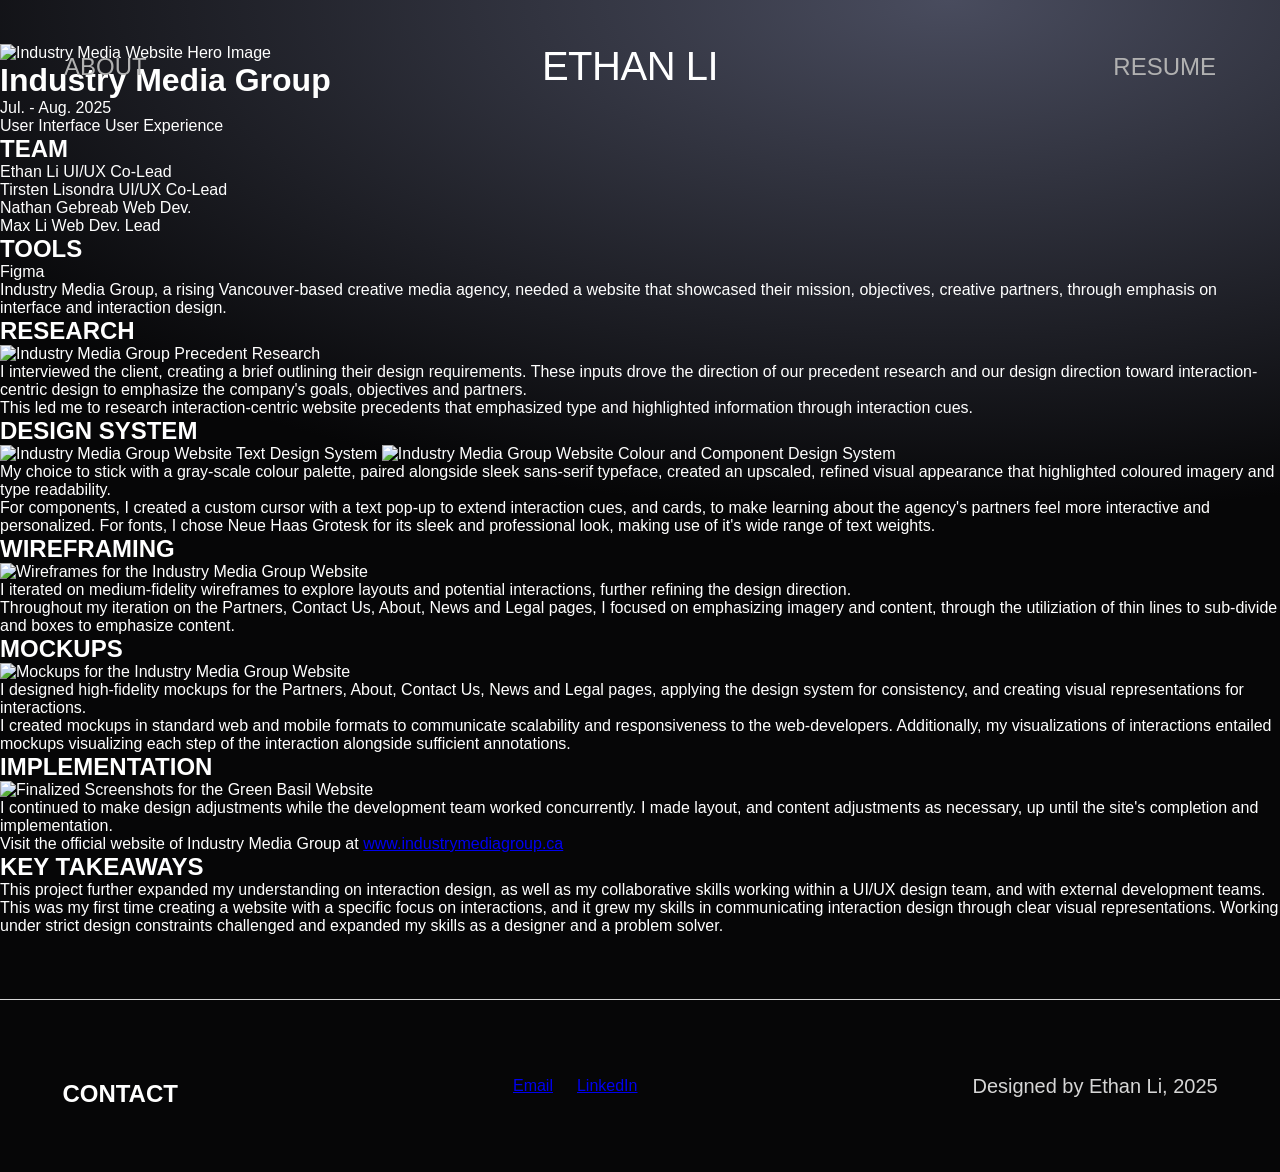
==== docs/pages/green-basil.html @ 9f56a521 "Fixed about responsiveness and type files" ====
<!doctype html>
<html lang="en">
  <head>
    <meta charset="UTF-8" />
    <meta name="viewport" content="width=device-width, initial-scale=1.0" />
    <title>Industry Media Group</title>
    <link href="styles/main.css" rel="stylesheet" />
    <link href="styles/case-study.css" rel="stylesheet" />
  </head>

  <body>
    <header class="nav-main">
      <div class="nav-links">
        <li><a href="about.html">ABOUT</a></li>
      </div>
      <div class="logo">
        <li><a href="index.html">ETHAN LI</a></li>
      </div>
      <div class="nav-links">
        <li><a href="about.html">RESUME</a></li>
      </div>
    </header>

    <div class="case-study-hero">
      <img
        src="../img/industry-media-hero.webp"
        alt="Industry Media Website Hero Image"
        class="screen-image"
      />
    </div>

    <div class="case-study-details">
      <h1 class="case-study-title">Industry Media Group</h1>
      <p class="case-study-date">Jul. - Aug. 2025</p>

      <div class="case-study-tags">
        <span class="tag">User Interface</span>
        <span class="tag">User Experience</span>
      </div>

      <div class="info-section">
        <div class="team-section">
          <h2 class="case-study-subtitle">TEAM</h2>
          <div class="team-grid">
            <div class="team-member">
              <span class="member-name">Ethan Li</span>
              <span class="member-role">UI/UX Co-Lead</span>
            </div>
            <div class="team-member">
              <span class="member-name">Tirsten Lisondra</span>
              <span class="member-role">UI/UX Co-Lead</span>
            </div>
            <div class="team-member">
              <span class="member-name">Nathan Gebreab</span>
              <span class="member-role">Web Dev.</span>
            </div>
            <div class="team-member">
              <span class="member-name">Max Li</span>
              <span class="member-role">Web Dev. Lead</span>
            </div>
          </div>
        </div>

        <div class="tools-section">
          <h2 class="case-study-subtitle">TOOLS</h2>
          <div class="tools-list">
            <div class="tool-item">Figma</div>
          </div>
        </div>
      </div>
    </div>

    <section class="case-study-content">
      <div class="case-study-content-block">
        <p class="case-study-subheading">
          Industry Media Group, a rising Vancouver-based creative media agency,
          needed a website that showcased their mission, objectives, creative
          partners, through emphasis on interface and interaction design.
        </p>
      </div>

      <div class="case-study-content-block">
        <h2 class="case-study-subtitle">RESEARCH</h2>
        <img
          src="../img/industry-media-precedent-research.webp"
          alt="Industry Media Group Precedent Research"
          class="case-study-img"
        />
        <p class="case-study-subheading">
          I interviewed the client, creating a brief outlining their design
          requirements. These inputs drove the direction of our precedent
          research and our design direction toward interaction-centric design to
          emphasize the company's goals, objectives and partners.
        </p>
        <p class="case-study-body">
          This led me to research interaction-centric website precedents that
          emphasized type and highlighted information through interaction cues.
        </p>
      </div>

      <div class="case-study-content-block">
        <h2 class="case-study-subtitle">DESIGN SYSTEM</h2>
        <img
          src="../img/industry-media-design-system.webp"
          alt="Industry Media Group Website Text Design System"
          class="case-study-img"
        />
        <img
          src="../img/industry-media-text-system.webp"
          alt="Industry Media Group Website Colour and Component Design System"
          class="case-study-img"
        />
        <p class="case-study-subheading">
          My choice to stick with a gray-scale colour palette, paired alongside
          sleek sans-serif typeface, created an upscaled, refined visual
          appearance that highlighted coloured imagery and type readability.
        </p>

        <p class="case-study-body">
          For components, I created a custom cursor with a text pop-up to extend
          interaction cues, and cards, to make learning about the agency's
          partners feel more interactive and personalized. For fonts, I chose
          Neue Haas Grotesk for its sleek and professional look, making use of
          it's wide range of text weights.
        </p>
      </div>

      <div class="case-study-content-block">
        <h2 class="case-study-subtitle">WIREFRAMING</h2>
        <img
          src="../img/industry-media-wireframes.webp"
          alt="Wireframes for the Industry Media Group Website"
          class="case-study-img"
        />
        <p class="case-study-subheading">
          I iterated on medium-fidelity wireframes to explore layouts and
          potential interactions, further refining the design direction.
        </p>
        <p class="case-study-body">
          Throughout my iteration on the Partners, Contact Us, About, News and
          Legal pages, I focused on emphasizing imagery and content, through the
          utiliziation of thin lines to sub-divide and boxes to emphasize
          content.
        </p>
      </div>

      <div class="case-study-content-block">
        <h2 class="case-study-subtitle">MOCKUPS</h2>
        <img
          src="../img/industry-media-mockups.webp"
          alt="Mockups for the Industry Media Group Website"
          class="case-study-img"
        />
        <p class="case-study-subheading">
          I designed high-fidelity mockups for the Partners, About, Contact Us,
          News and Legal pages, applying the design system for consistency, and
          creating visual representations for interactions.
        </p>
        <p class="case-study-body">
          I created mockups in standard web and mobile formats to communicate
          scalability and responsiveness to the web-developers. Additionally, my
          visualizations of interactions entailed mockups visualizing each step
          of the interaction alongside sufficient annotations.
        </p>
      </div>

      <div class="case-study-content-block">
        <h2 class="case-study-subtitle">IMPLEMENTATION</h2>
        <img
          src="../img/industry-media-implementation.webp"
          alt="Finalized Screenshots for the Green Basil Website"
          class="case-study-img"
        />
        <p class="case-study-subheading">
          I continued to make design adjustments while the development team
          worked concurrently. I made layout, and content adjustments as
          necessary, up until the site's completion and implementation.
        </p>
        <p class="case-study-body">
          Visit the official website of Industry Media Group at
          <a href="https://www.industrymediagroup.ca" class="website-link">
            www.industrymediagroup.ca</a
          >
        </p>
      </div>

      <div class="case-study-content-block">
        <h2 class="case-study-subtitle">KEY TAKEAWAYS</h2>
        <p class="case-study-subheading">
          This project further expanded my understanding on interaction design,
          as well as my collaborative skills working within a UI/UX design team,
          and with external development teams.
        </p>
        <p class="case-study-body">
          This was my first time creating a website with a specific focus on
          interactions, and it grew my skills in communicating interaction
          design through clear visual representations. Working under strict
          design constraints challenged and expanded my skills as a designer and
          a problem solver.
        </p>
      </div>
    </section>

    <section class="footer">
      <div class="footer-container">
        <h2 class="section-title">CONTACT</h2>

        <div class="footer-links">
          <a href="mailto:ethanlivan@gmail.com" class="button">Email</a>
          <a
            href="https://www.linkedin.com/in/ethan-li-794a9b372/"
            class="button"
            target="_blank"
            >LinkedIn</a
          >
        </div>

        <div class="footer-text">
          <p>Designed by Ethan Li, 2025</p>
        </div>
      </div>
    </section>
  </body>
</html>
---- docs/pages/styles/main.css ----
* {
  margin: 0;
  padding: 0rem;
  box-sizing: border-box;
}

@font-face {
  font-family: "Instrument Serif Regular";
  src: url("../fonts/InstrumentSerif-Regular.ttf") format("truetype");
  font-weight: 400;
  font-style: normal;
}

@font-face {
  font-family: "Instrument Serif Italic";
  src: url("../fonts/InstrumentSerif-Italic.ttf") format("truetype");
  font-weight: 400;
  font-style: italic;
}

@font-face {
  font-family: "Overused Grotesk Regular";
  src: url("../fonts/OverusedGrotesk-Regular.otf") format("opentype");
  font-weight: 300;
  font-style: normal;
}

@font-face {
  font-family: "Overused Grotesk Book";
  src: url("../fonts/kOverusedGrotesk-Book.otf") format("opentype");
  font-weight: 250;
  font-style: normal;
}

body {
  background: radial-gradient(92.1% 44% at 74.08% 0%, #494c5e 0%, #060607 100%);
  min-height: 100vh;
  color: #ffffff;
  font-family: "Overused Grotesk Regular", sans-serif;
  padding-top: 2.75rem;
}

/* nav-bar section*/
.nav-main {
  position: fixed;
  top: 2.75rem;
  left: 50%;
  transform: translateX(-50%);
  width: 90%;
  display: flex;
  justify-content: space-between;
  align-items: center;
  z-index: 100;
}

.logo {
  color: #d6d6d6;
  font-family: "Overused Grotesk Regular", sans-serif;
  list-style: none;
  font-size: 2.5rem;
  line-height: normal;
  letter-spacing: -0.03rem;
  mix-blend-mode: difference;
}

.logo a {
  color: #ffffff;
  text-decoration: none;
  transition: opacity 0.3s;
  mix-blend-mode: none;
}

.logo a:hover {
  color: #ffffff;
}

.nav-links {
  font-family: "Overused Grotesk Regular", sans-serif;
  font-size: 1.5rem;
  line-height: normal;
  list-style: none;
  display: flex;
  mix-blend-mode: difference;
}

.nav-links a {
  color: #b1b1b1;
  text-decoration: none;
  transition: color 0.3s;
}

.nav-links a:hover {
  color: #ffffff;
}

.hero {
  display: flex;
  justify-content: center;
  align-items: center;
  min-height: 70vh;
}

.hero-container {
  text-align: center;
  max-width: 80rem;
  margin-top: 10rem;
  padding: 5rem 0;
}

.hero-heading {
  font-family: "Instrument Serif Regular", serif;
  color: #ffffff;
  font-size: 5.5rem;
  line-height: 5.5rem;
  letter-spacing: -0.0625rem;
  margin-bottom: 2.5rem;
}

.hero-heading em {
  font-family: "Instrument Serif Italic", serif;
  font-size: 5.75rem;
  letter-spacing: -0.25rem;
}

.hero-subheading {
  font-family: "Overused Grotesk Regular", sans-serif;
  color: #d6d6d6;
  font-size: 2rem;
  line-height: 2.375rem;
  letter-spacing: -0.025rem;
  max-width: 52rem;
  margin: 0 auto;
}

.selected-works {
  width: 90%;
  margin: 0 auto;
  padding: 5rem 0;
}

.works-title {
  font-family: "Instrument Serif Regular", serif;
  font-size: 3rem;
  font-weight: 400;
  color: #fff;
  margin-bottom: 2rem;
  letter-spacing: -0.0625rem;
}

.works-grid {
  display: grid;
  row-gap: 2rem;
  column-gap: 1.5rem;
  align-self: stretch;
  grid-template-rows: repeat(2, fit-content(100%));
  grid-template-columns: repeat(2, minmax(0, 1fr));
  width: 100%;
}

.project {
  display: flex;
  flex-direction: column;
  align-items: flex-start;
  gap: 1.6875rem;
  align-self: start;
}

.im-project-thumbnail {
  background: radial-gradient(
    131.77% 101.55% at 10.89% -3.49%,
    #282932 0%,
    #0d0d11 100%
  );
  width: 100%;
  aspect-ratio: 16 / 9;
  border-radius: 0.3125rem;
  overflow: hidden;
  display: flex;
  align-items: center;
  justify-content: center;
  position: relative;
}

.im-project-thumbnail::after {
  content: "";
  position: absolute;
  inset: 0;
  background: radial-gradient(
    131.77% 101.55% at 10.89% -3.49%,
    #5f6072 0%,
    #32313e 100%
  );
  opacity: 0;
  transition: opacity 0.4s ease;
}

.im-project-thumbnail:hover::after {
  opacity: 1;
}

.mosaic-project-thumbnail {
  background: linear-gradient(180deg, #281d12 22.02%, #814830 100%);
  width: 100%;
  aspect-ratio: 16 / 9;
  border-radius: 0.3125rem;
  overflow: hidden;
  display: flex;
  align-items: center;
  justify-content: center;
  position: relative;
}

.mosaic-project-thumbnail::after {
  content: "";
  position: absolute;
  inset: 0;
  background: linear-gradient(180deg, #974b2a 22.02%, #b56543 100%);
  opacity: 0;
  transition: opacity 0.4s ease;
}

.mosaic-project-thumbnail:hover::after {
  opacity: 1;
}

.gb-project-thumbnail {
  background:
    radial-gradient(82.63% 79.62% at 40.6% 20.94%, #273529 0%, #090c09 100%),
    #fff;
  width: 100%;
  aspect-ratio: 16 / 9;
  border-radius: 0.3125rem;
  overflow: hidden;
  display: flex;
  align-items: center;
  justify-content: center;
  position: relative;
}

.gb-project-thumbnail::after {
  content: "";
  position: absolute;
  inset: 0;
  background:
    radial-gradient(82.63% 79.62% at 40.6% 20.94%, #4d6851 0%, #2a382a 100%),
    #fff;
  opacity: 0;
  transition: opacity 0.4s ease;
}

.gb-project-thumbnail:hover::after {
  opacity: 1;
}

.im-project-thumbnail img,
.mosaic-project-thumbnail img,
.gb-project-thumbnail img {
  width: 100%;
  height: 100%;
  object-fit: cover;
  position: relative;
  z-index: 1;
}

.project-info {
  display: flex;
  justify-content: space-between;
  align-items: flex-start;
  width: 100%;
}

.project-left {
  display: flex;
  flex-direction: column;
  gap: 0.25rem;
}

.project-name {
  color: #fff;
  font-family: "Overused Grotesk Regular", serif;
  font-size: 1.5rem;
  letter-spacing: -0.02rem;
}

.project-type {
  color: #b1b1b1;
  font-family: "Overused Grotesk Regular", sans-serif;
  font-size: 1.5rem;
  line-height: 1.875rem;
  letter-spacing: -0.02rem;
}

.footer {
  margin-top: 4rem;
  border-top: 0.1rem solid #d6d6d6;
  padding: 2rem 2rem;
  margin-left: 0;
  width: 100%;
  flex-wrap: wrap;
}

.footer-container {
  display: flex;
  padding: 0rem;
  max-width: 95%;
  justify-content: space-between;
  align-items: center;
  margin: 0 auto;
}

.section-title {
  margin-top: 3rem;
  margin-bottom: 2rem;
}

.footer-links {
  display: flex;
  align-items: center;
  gap: 1.5rem;
}

.text-link {
  font-family: "Overused Grotesk Regular", sans-serif;
  color: #d6d6d6;
  font-size: 1.25rem;
  line-height: 1.5rem;
  letter-spacing: -0.0015rem;
  text-decoration: none;
}

.footer-text {
  font-family: "Overused Grotesk Regular", sans-serif;
  color: #d6d6d6;
  font-size: 1.25rem;
  line-height: 1.5rem;
  letter-spacing: -0.0015rem;
}

@media (max-width: 64rem) {
  .works-grid {
    grid-template-columns: 1fr;
    grid-template-rows: auto;
  }
}

@media (max-width: 24rem) {
  .hero-heading {
    font-size: 4rem;
    line-height: 4rem;
    margin-bottom: 1.5rem;
  }

  .hero-heading em {
    font-size: 4.25rem;
    letter-spacing: -0.25rem;
  }

  .hero-subheading {
    font-size: 1.5rem;
    line-height: 1.75rem;
  }

  .logo {
    font-size: 2rem;
  }

  .nav-links {
    font-size: 1rem;
  }
}
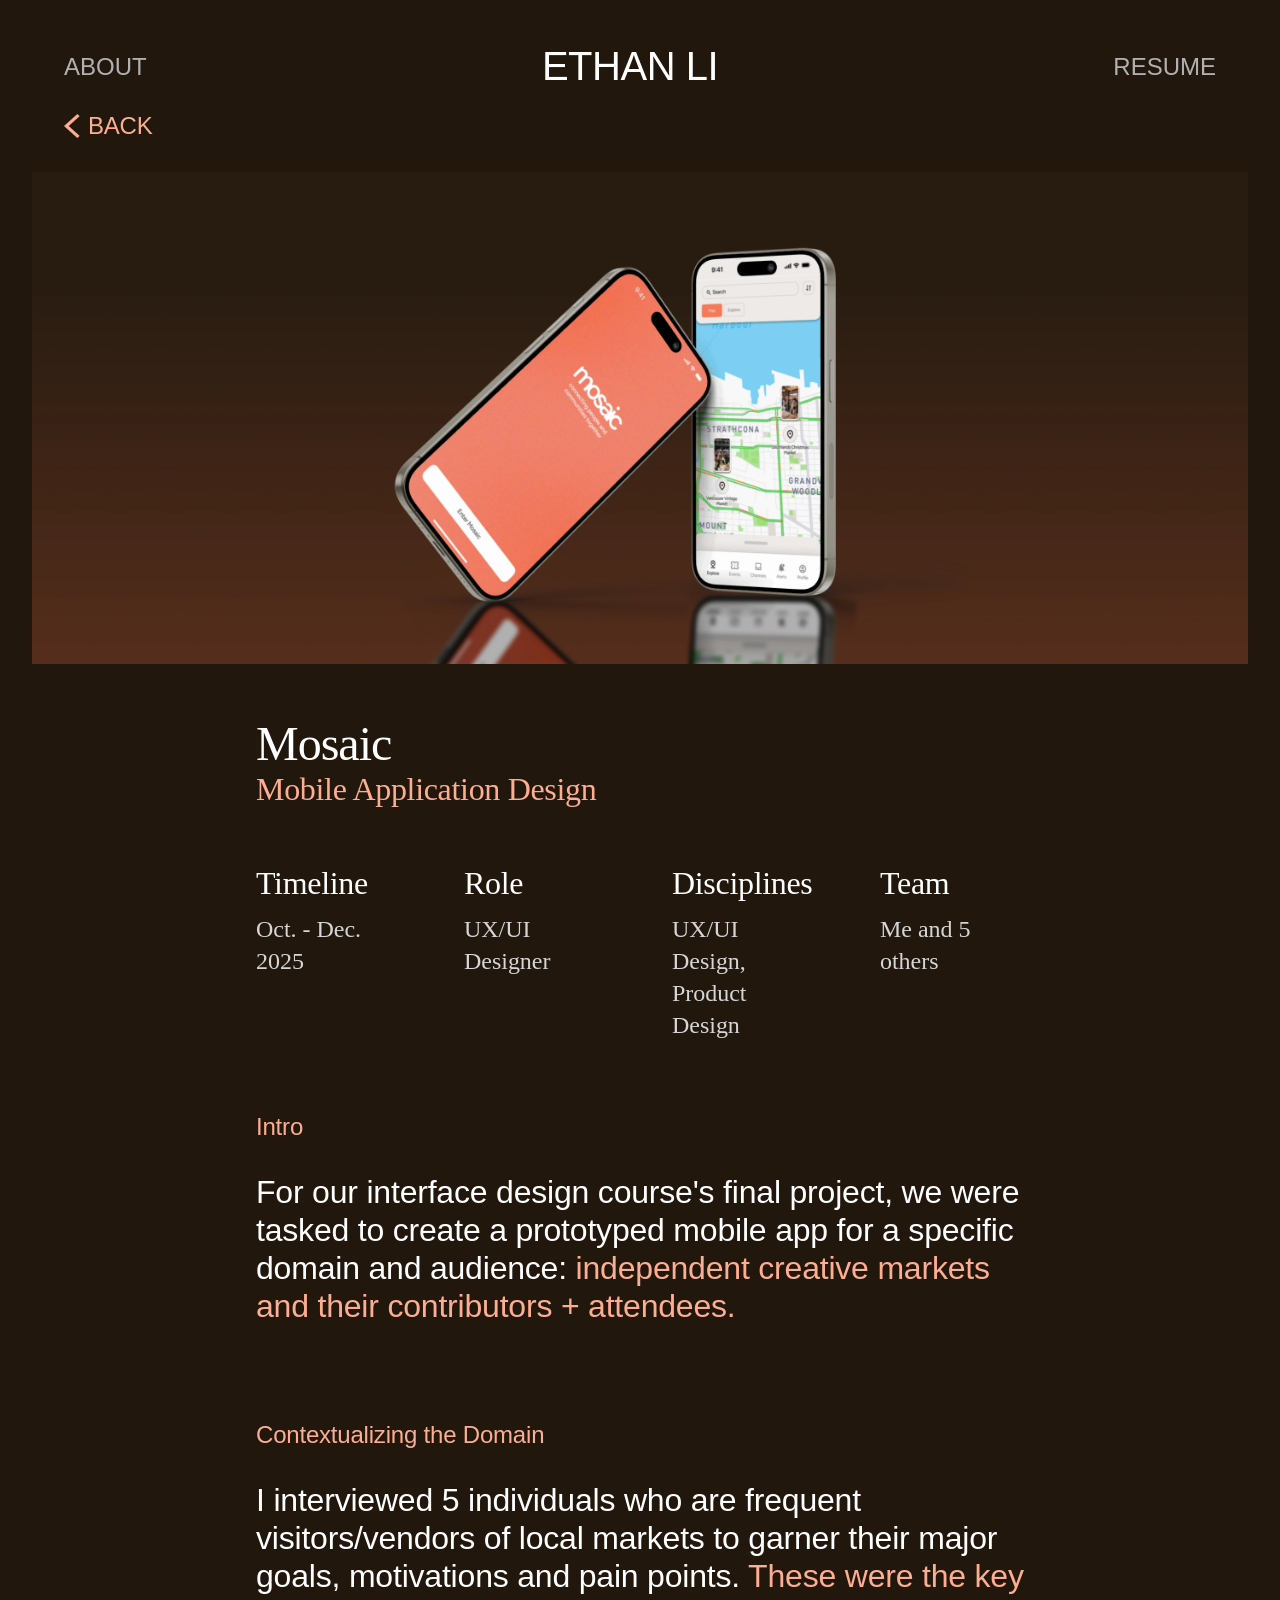
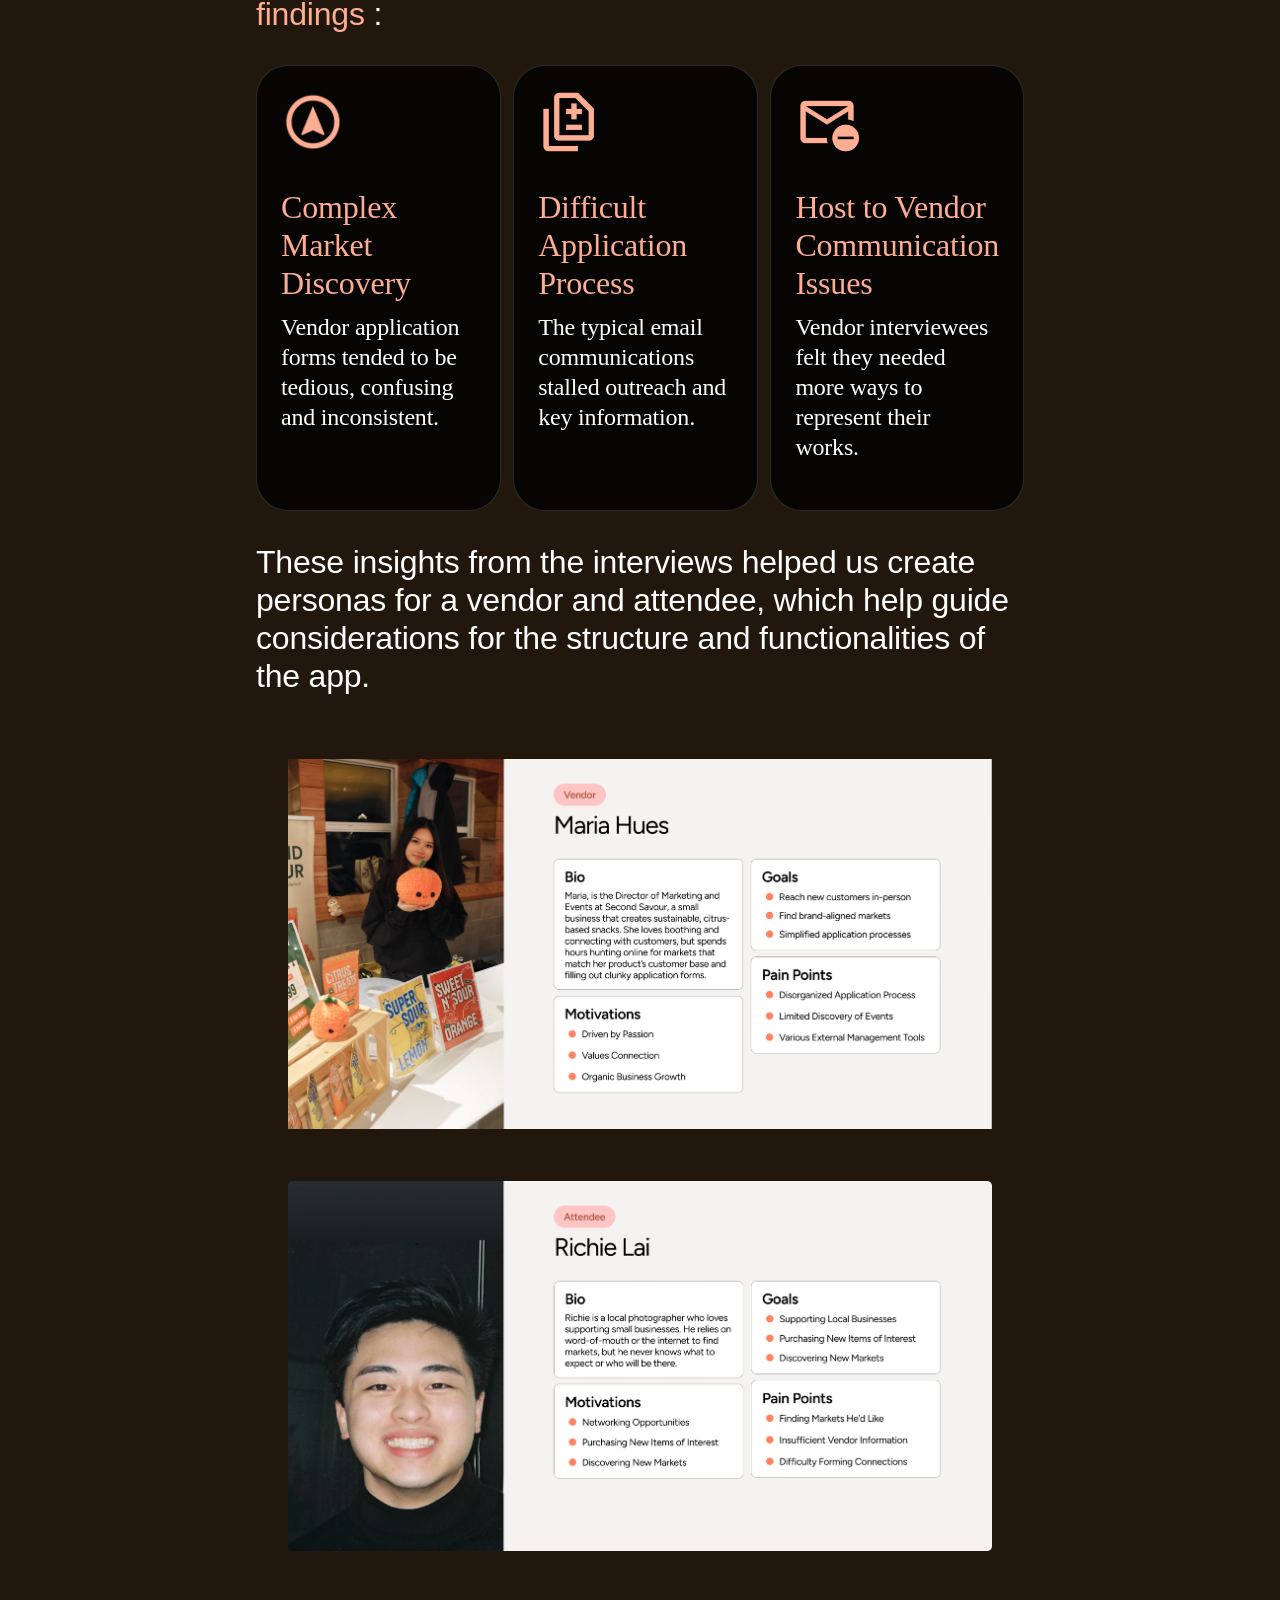
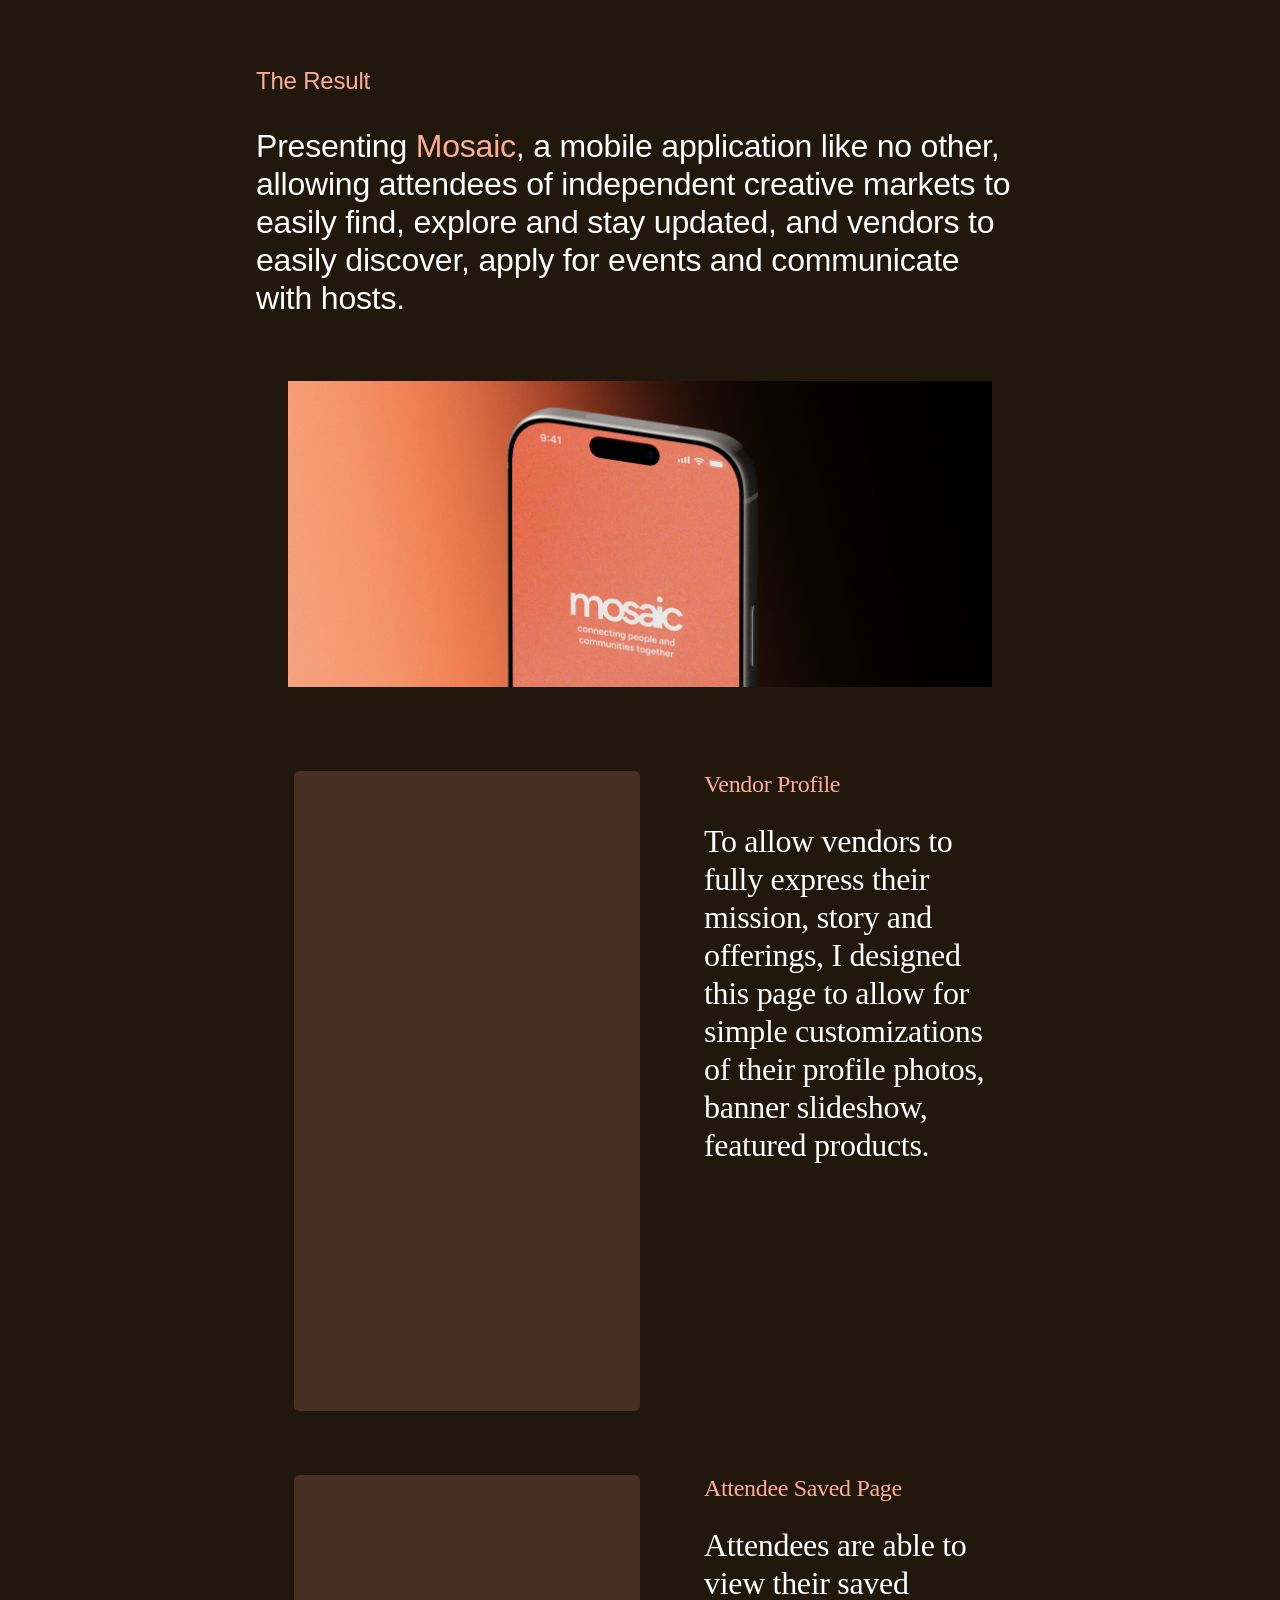
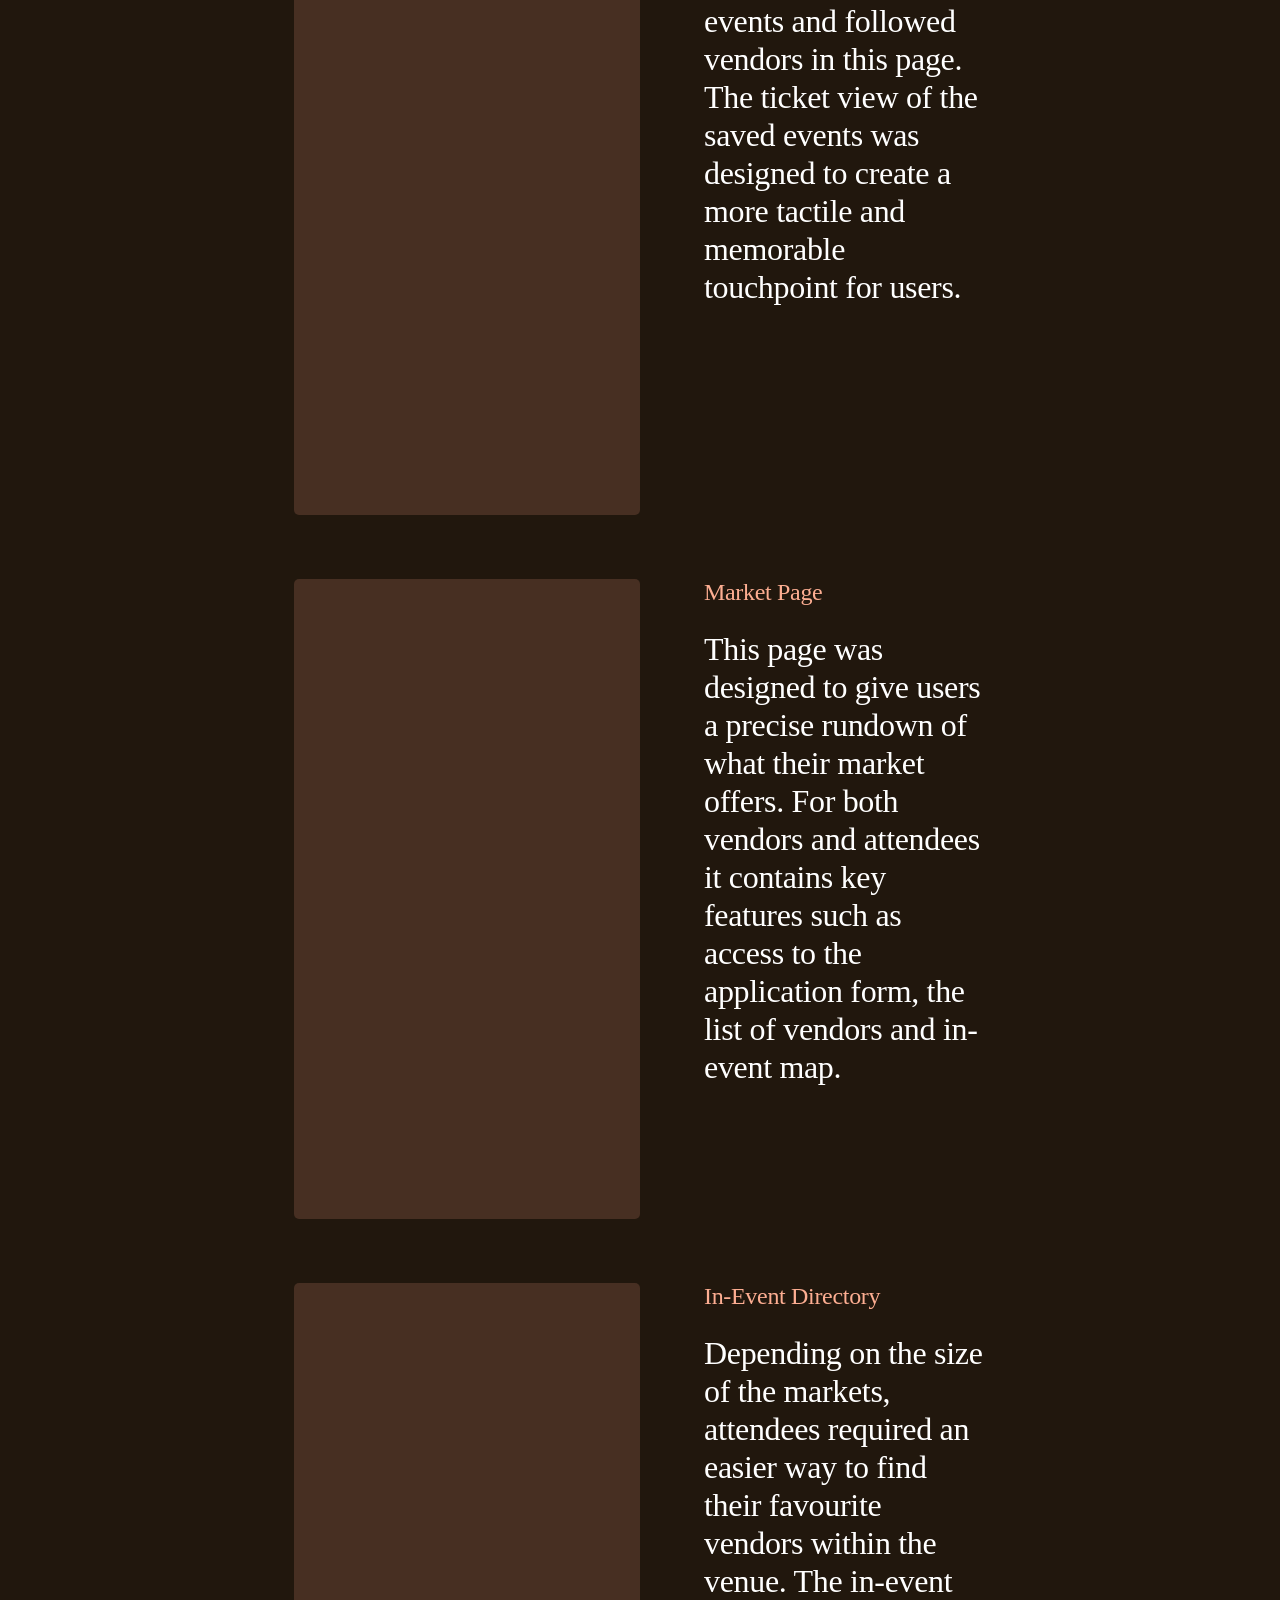
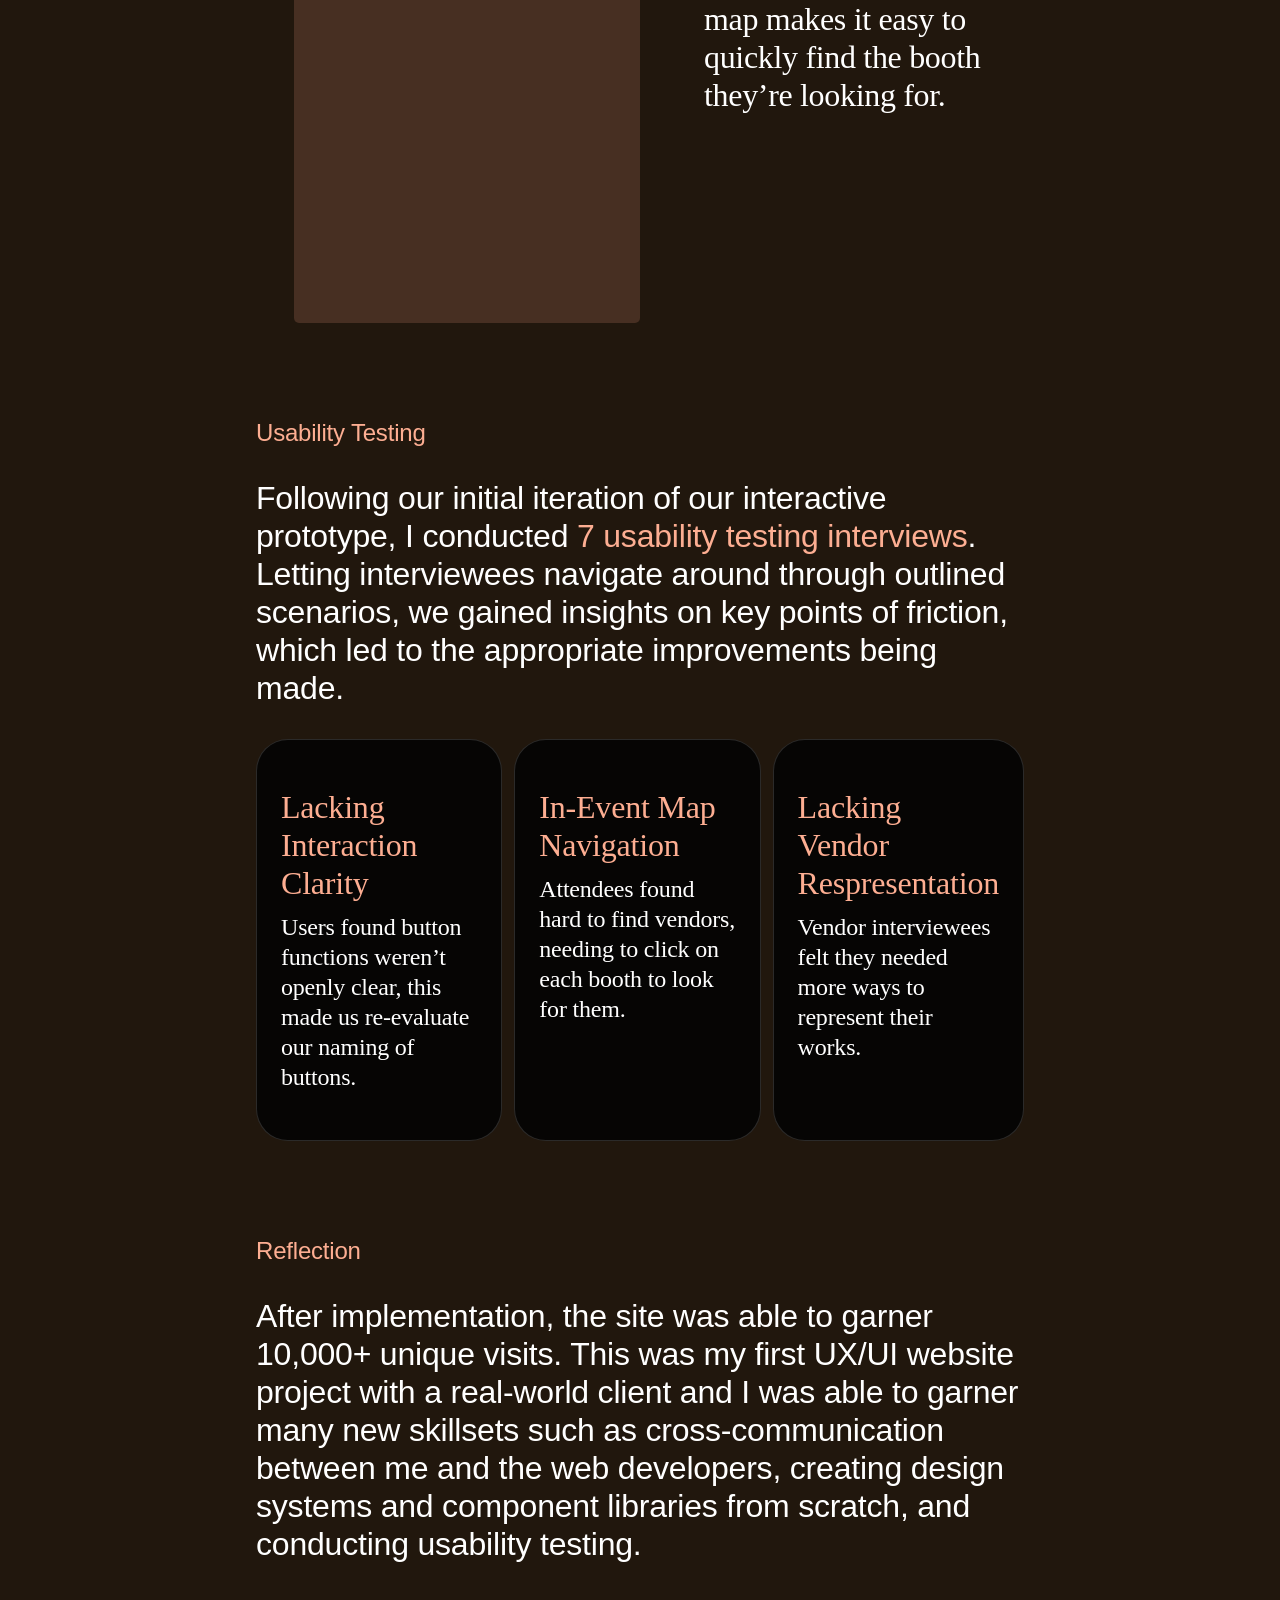
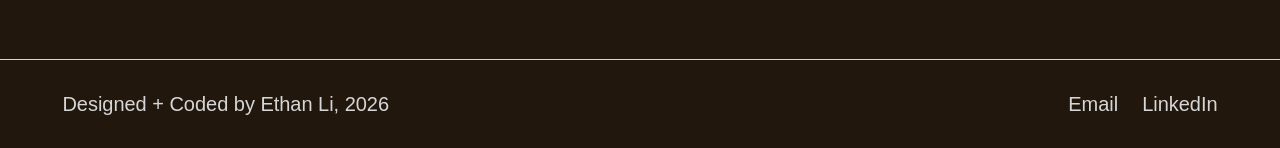
==== commit 7a08140c: "Uploaded Icons and Mosaic Content, Created HTML and CSS for Case Studies" ====
--- a/docs/pages/green-basil.html
+++ b/docs/pages/green-basil.html
@@ -3,221 +3,276 @@
   <head>
     <meta charset="UTF-8" />
     <meta name="viewport" content="width=device-width, initial-scale=1.0" />
-    <title>Industry Media Group</title>
+    <title>Green Basil- Ethan Li</title>
     <link href="styles/main.css" rel="stylesheet" />
     <link href="styles/case-study.css" rel="stylesheet" />
+    <link href="styles/mosaic.css" rel="stylesheet" />
   </head>
 
   <body>
     <header class="nav-main">
-      <div class="nav-links">
+      <ul class="nav-links">
         <li><a href="about.html">ABOUT</a></li>
-      </div>
+      </ul>
       <div class="logo">
-        <li><a href="index.html">ETHAN LI</a></li>
-      </div>
-      <div class="nav-links">
+        <a href="index.html">ETHAN LI</a>
+      </div>
+      <ul class="nav-links">
         <li><a href="about.html">RESUME</a></li>
-      </div>
+      </ul>
     </header>
-
+    <div class="back-button">
+      <a href="index.html">
+        <img
+          src="../img/back-arrow.webp"
+          alt="back arrow"
+          width="16"
+          height="24"
+        />
+        <p class="back-link">BACK</p>
+      </a>
+    </div>
     <div class="case-study-hero">
       <img
-        src="../img/industry-media-hero.webp"
-        alt="Industry Media Website Hero Image"
-        class="screen-image"
+        src="../img/mosaic-hero.webp"
+        alt="Mosaic Hero Image"
+        class="screen-image"
+        width="1068"
+        height="432"
       />
     </div>
 
     <div class="case-study-details">
-      <h1 class="case-study-title">Industry Media Group</h1>
-      <p class="case-study-date">Jul. - Aug. 2025</p>
-
-      <div class="case-study-tags">
-        <span class="tag">User Interface</span>
-        <span class="tag">User Experience</span>
-      </div>
+      <h1 class="case-study-title">Mosaic</h1>
+      <p class="case-study-subtitle">Mobile Application Design</p>
 
       <div class="info-section">
-        <div class="team-section">
-          <h2 class="case-study-subtitle">TEAM</h2>
-          <div class="team-grid">
-            <div class="team-member">
-              <span class="member-name">Ethan Li</span>
-              <span class="member-role">UI/UX Co-Lead</span>
-            </div>
-            <div class="team-member">
-              <span class="member-name">Tirsten Lisondra</span>
-              <span class="member-role">UI/UX Co-Lead</span>
-            </div>
-            <div class="team-member">
-              <span class="member-name">Nathan Gebreab</span>
-              <span class="member-role">Web Dev.</span>
-            </div>
-            <div class="team-member">
-              <span class="member-name">Max Li</span>
-              <span class="member-role">Web Dev. Lead</span>
-            </div>
-          </div>
-        </div>
-
-        <div class="tools-section">
-          <h2 class="case-study-subtitle">TOOLS</h2>
-          <div class="tools-list">
-            <div class="tool-item">Figma</div>
-          </div>
-        </div>
-      </div>
-    </div>
-
-    <section class="case-study-content">
-      <div class="case-study-content-block">
-        <p class="case-study-subheading">
-          Industry Media Group, a rising Vancouver-based creative media agency,
-          needed a website that showcased their mission, objectives, creative
-          partners, through emphasis on interface and interaction design.
-        </p>
-      </div>
-
-      <div class="case-study-content-block">
-        <h2 class="case-study-subtitle">RESEARCH</h2>
-        <img
-          src="../img/industry-media-precedent-research.webp"
-          alt="Industry Media Group Precedent Research"
-          class="case-study-img"
-        />
-        <p class="case-study-subheading">
-          I interviewed the client, creating a brief outlining their design
-          requirements. These inputs drove the direction of our precedent
-          research and our design direction toward interaction-centric design to
-          emphasize the company's goals, objectives and partners.
-        </p>
-        <p class="case-study-body">
-          This led me to research interaction-centric website precedents that
-          emphasized type and highlighted information through interaction cues.
-        </p>
-      </div>
-
-      <div class="case-study-content-block">
-        <h2 class="case-study-subtitle">DESIGN SYSTEM</h2>
-        <img
-          src="../img/industry-media-design-system.webp"
-          alt="Industry Media Group Website Text Design System"
-          class="case-study-img"
-        />
-        <img
-          src="../img/industry-media-text-system.webp"
-          alt="Industry Media Group Website Colour and Component Design System"
-          class="case-study-img"
-        />
-        <p class="case-study-subheading">
-          My choice to stick with a gray-scale colour palette, paired alongside
-          sleek sans-serif typeface, created an upscaled, refined visual
-          appearance that highlighted coloured imagery and type readability.
-        </p>
-
-        <p class="case-study-body">
-          For components, I created a custom cursor with a text pop-up to extend
-          interaction cues, and cards, to make learning about the agency's
-          partners feel more interactive and personalized. For fonts, I chose
-          Neue Haas Grotesk for its sleek and professional look, making use of
-          it's wide range of text weights.
-        </p>
-      </div>
-
-      <div class="case-study-content-block">
-        <h2 class="case-study-subtitle">WIREFRAMING</h2>
-        <img
-          src="../img/industry-media-wireframes.webp"
-          alt="Wireframes for the Industry Media Group Website"
-          class="case-study-img"
-        />
-        <p class="case-study-subheading">
-          I iterated on medium-fidelity wireframes to explore layouts and
-          potential interactions, further refining the design direction.
-        </p>
-        <p class="case-study-body">
-          Throughout my iteration on the Partners, Contact Us, About, News and
-          Legal pages, I focused on emphasizing imagery and content, through the
-          utiliziation of thin lines to sub-divide and boxes to emphasize
-          content.
-        </p>
-      </div>
-
-      <div class="case-study-content-block">
-        <h2 class="case-study-subtitle">MOCKUPS</h2>
-        <img
-          src="../img/industry-media-mockups.webp"
-          alt="Mockups for the Industry Media Group Website"
-          class="case-study-img"
-        />
-        <p class="case-study-subheading">
-          I designed high-fidelity mockups for the Partners, About, Contact Us,
-          News and Legal pages, applying the design system for consistency, and
-          creating visual representations for interactions.
-        </p>
-        <p class="case-study-body">
-          I created mockups in standard web and mobile formats to communicate
-          scalability and responsiveness to the web-developers. Additionally, my
-          visualizations of interactions entailed mockups visualizing each step
-          of the interaction alongside sufficient annotations.
-        </p>
-      </div>
-
-      <div class="case-study-content-block">
-        <h2 class="case-study-subtitle">IMPLEMENTATION</h2>
-        <img
-          src="../img/industry-media-implementation.webp"
-          alt="Finalized Screenshots for the Green Basil Website"
-          class="case-study-img"
-        />
-        <p class="case-study-subheading">
-          I continued to make design adjustments while the development team
-          worked concurrently. I made layout, and content adjustments as
-          necessary, up until the site's completion and implementation.
-        </p>
-        <p class="case-study-body">
-          Visit the official website of Industry Media Group at
-          <a href="https://www.industrymediagroup.ca" class="website-link">
-            www.industrymediagroup.ca</a
-          >
-        </p>
-      </div>
-
-      <div class="case-study-content-block">
-        <h2 class="case-study-subtitle">KEY TAKEAWAYS</h2>
-        <p class="case-study-subheading">
-          This project further expanded my understanding on interaction design,
-          as well as my collaborative skills working within a UI/UX design team,
-          and with external development teams.
-        </p>
-        <p class="case-study-body">
-          This was my first time creating a website with a specific focus on
-          interactions, and it grew my skills in communicating interaction
-          design through clear visual representations. Working under strict
-          design constraints challenged and expanded my skills as a designer and
-          a problem solver.
-        </p>
-      </div>
-    </section>
+        <div class="details-column">
+          <div class="details-block">
+            <p class="detail-title">Timeline</p>
+            <p class="detail-body">Oct. - Dec. 2025</p>
+          </div>
+          <div class="details-block">
+            <p class="detail-title">Role</p>
+            <p class="detail-body">UX/UI Designer</p>
+          </div>
+          <div class="details-block">
+            <p class="detail-title">Disciplines</p>
+            <p class="detail-body">UX/UI Design, Product Design</p>
+          </div>
+          <div class="details-block">
+            <p class="detail-title">Team</p>
+            <p class="detail-body">Me and 5 others</p>
+          </div>
+        </div>
+      </div>
+    </div>
+
+    <div class="case-study-content-block">
+      <p class="section-title">Intro</p>
+      <h2 class="case-study-subheading">
+        For our interface design course's final project, we were tasked to
+        create a prototyped mobile app for a specific domain and audience:
+        <em
+          >independent creative markets and their contributors + attendees.</em
+        >
+      </h2>
+    </div>
+
+    <div class="case-study-content-block">
+      <p class="section-title">Contextualizing the Domain</p>
+      <h2 class="case-study-subheading">
+        I interviewed 5 individuals who are frequent visitors/vendors of local
+        markets to garner their major goals, motivations and pain points.
+        <em>These were the key findings </em>:
+      </h2>
+      <div class="findings-card-grid">
+        <div class="card">
+          <img
+            src="../img/discovery-icon.webp"
+            alt="Map Directory Icon"
+            width="64"
+            height="64"
+          />
+          <h3 class="card-title">Complex Market Discovery</h3>
+          <p class="card-body">
+            Vendor application forms tended to be tedious, confusing and
+            inconsistent.
+          </p>
+        </div>
+        <div class="card">
+          <img
+            src="../img/document-icon.webp"
+            alt="Icon of a Document"
+            width="64"
+            height="64"
+          />
+          <h3 class="card-title">Difficult Application Process</h3>
+          <p class="card-body">
+            The typical email communications stalled outreach and key
+            information.
+          </p>
+        </div>
+        <div class="card">
+          <img
+            src="../img/email-icon.webp"
+            alt="Icon of an Email"
+            width="64"
+            height="64"
+          />
+          <h3 class="card-title">Host to Vendor Communication Issues</h3>
+          <p class="card-body">
+            Vendor interviewees felt they needed more ways to represent their
+            works.
+          </p>
+        </div>
+      </div>
+      <h2 class="case-study-subheading">
+        These insights from the interviews helped us create personas for a
+        vendor and attendee, which help guide considerations for the structure
+        and functionalities of the app.
+      </h2>
+      <img
+        src="../img/mosaic-persona-1.webp"
+        alt="Maria Hues, Vendor Persona for Mosaic"
+        class="screen-image"
+        width="1068"
+        height="432"
+      />
+      <img
+        src="../img/mosaic-persona-2.webp"
+        alt="Richie Lai, Attendee Persona for Mosaic"
+        class="screen-image"
+        width="1068"
+        height="432"
+      />
+    </div>
+
+    <div class="case-study-content-block">
+      <p class="section-title">The Result</p>
+      <h2 class="case-study-subheading">
+        Presenting <em>Mosaic</em>, a mobile application like no other, allowing
+        attendees of independent creative markets to easily find, explore and
+        stay updated, and vendors to easily discover, apply for events and
+        communicate with hosts.
+      </h2>
+      <img
+        src="../img/mosaic-mockup-1.webp"
+        alt="Richie Lai, Attendee Persona for Mosaic"
+        class="screen-image"
+        width="1068"
+        height="432"
+      />
+      <div class="walkthrough-block">
+        <div class="walkthrough-img"></div>
+        <div class="walkthrough-text">
+          <p class="walkthrough-title">Vendor Profile</p>
+          <h3 class="walkthrough-body">
+            To allow vendors to fully express their mission, story and
+            offerings, I designed this page to allow for simple customizations
+            of their profile photos, banner slideshow, featured products.
+          </h3>
+        </div>
+      </div>
+
+      <div class="walkthrough-block">
+        <div class="walkthrough-img"></div>
+        <div class="walkthrough-text">
+          <p class="walkthrough-title">Attendee Saved Page</p>
+          <h3 class="walkthrough-body">
+            Attendees are able to view their saved events and followed vendors
+            in this page. The ticket view of the saved events was designed to
+            create a more tactile and memorable touchpoint for users.
+          </h3>
+        </div>
+      </div>
+
+      <div class="walkthrough-block">
+        <div class="walkthrough-img"></div>
+        <div class="walkthrough-text">
+          <p class="walkthrough-title">Market Page</p>
+          <h3 class="walkthrough-body">
+            This page was designed to give users a precise rundown of what their
+            market offers. For both vendors and attendees it contains key
+            features such as access to the application form, the list of vendors
+            and in-event map.
+          </h3>
+        </div>
+      </div>
+
+      <div class="walkthrough-block">
+        <div class="walkthrough-img"></div>
+        <div class="walkthrough-text">
+          <p class="walkthrough-title">In-Event Directory</p>
+          <h3 class="walkthrough-body">
+            Depending on the size of the markets, attendees required an easier
+            way to find their favourite vendors within the venue. The in-event
+            map makes it easy to quickly find the booth they’re looking for.
+          </h3>
+        </div>
+      </div>
+    </div>
+
+    <div class="case-study-content-block">
+      <p class="section-title">Usability Testing</p>
+      <h2 class="case-study-subheading">
+        Following our initial iteration of our interactive prototype, I
+        conducted <em>7 usability testing interviews</em>. Letting interviewees
+        navigate around through outlined scenarios, we gained insights on key
+        points of friction, which led to the appropriate improvements being
+        made.
+      </h2>
+      <div class="findings-card-grid">
+        <div class="card">
+          <h3 class="card-title">Lacking Interaction Clarity</h3>
+          <p class="card-body">
+            Users found button functions weren’t openly clear, this made us
+            re-evaluate our naming of buttons.
+          </p>
+        </div>
+        <div class="card">
+          <h3 class="card-title">In-Event Map Navigation</h3>
+          <p class="card-body">
+            Attendees found hard to find vendors, needing to click on each booth
+            to look for them.
+          </p>
+        </div>
+        <div class="card">
+          <h3 class="card-title">Lacking Vendor Respresentation</h3>
+          <p class="card-body">
+            Vendor interviewees felt they needed more ways to represent their
+            works.
+          </p>
+        </div>
+      </div>
+    </div>
+
+    <div class="case-study-content-block">
+      <p class="section-title">Reflection</p>
+      <h2 class="case-study-subheading">
+        After implementation, the site was able to garner 10,000+ unique visits.
+        This was my first UX/UI website project with a real-world client and I
+        was able to garner many new skillsets such as cross-communication
+        between me and the web developers, creating design systems and component
+        libraries from scratch, and conducting usability testing.
+      </h2>
+    </div>
 
     <section class="footer">
       <div class="footer-container">
-        <h2 class="section-title">CONTACT</h2>
+        <div class="footer-text">
+          <p>Designed + Coded by Ethan Li, 2026</p>
+        </div>
 
         <div class="footer-links">
-          <a href="mailto:ethanlivan@gmail.com" class="button">Email</a>
+          <a href="mailto:ethanlivan@gmail.com" class="text-link">Email</a>
           <a
             href="https://www.linkedin.com/in/ethan-li-794a9b372/"
-            class="button"
+            class="text-link"
             target="_blank"
             >LinkedIn</a
           >
         </div>
-
-        <div class="footer-text">
-          <p>Designed by Ethan Li, 2025</p>
-        </div>
       </div>
     </section>
   </body>
--- a/docs/pages/styles/case-study.css
+++ b/docs/pages/styles/case-study.css
@@ -0,0 +1,250 @@
+* {
+  margin: 0;
+  padding: 0;
+  box-sizing: border-box;
+}
+
+body {
+  padding-top: 5rem;
+  background: #21170d;
+}
+
+.back-button a {
+  width: 90%;
+  margin: 0 auto;
+  display: flex;
+  align-items: center;
+  gap: 0.5rem;
+  text-decoration: none;
+  margin-top: 2rem;
+}
+
+.back-link {
+  font-family: "Overused Grotesk Regular", sans-serif;
+  font-size: 1.5rem;
+  font-weight: 400;
+  color: #fdae92;
+  letter-spacing: -0.0125rem;
+  text-decoration: none;
+}
+.case-study-hero {
+  padding: auto;
+}
+
+.screen-image {
+  width: 100%;
+  height: 100%;
+  object-fit: cover;
+  padding: 0 2rem;
+  margin-top: 2rem;
+  margin-bottom: 1rem;
+}
+
+.case-study-title {
+  font-family: "Instrument Serif Regular", serif;
+  font-size: 3rem;
+  font-weight: 400;
+  color: #fff;
+  letter-spacing: -0.0625rem;
+}
+
+.case-study-subtitle {
+  font-family: "Overused Grotesk Regular", serif;
+  font-size: 2rem;
+  font-style: normal;
+  font-weight: 400;
+  color: #fdae92;
+  line-height: normal;
+  letter-spacing: -0.02rem;
+}
+
+.info-section {
+  padding: 1.5rem 0;
+  display: flex;
+}
+
+.details-column {
+  display: grid;
+  grid-template-columns: repeat(4, auto);
+  column-gap: 4rem;
+  width: auto;
+  justify-content: flex-start;
+  margin-top: 2rem;
+}
+
+.details-block {
+  display: flex;
+  flex-direction: column;
+  align-items: flex-start;
+  gap: 0.6875rem;
+  min-width: 0;
+}
+
+.detail-title {
+  font-family: "Overused Grotesk";
+  font-size: 2rem;
+  font-style: normal;
+  color: #ffffff;
+  font-weight: 350;
+  line-height: 2.375rem;
+  letter-spacing: -0.02rem;
+}
+
+.detail-body {
+  font-family: "Overused Grotesk";
+  font-size: 1.5rem;
+  font-style: normal;
+  font-weight: 400;
+  color: #d6d6d6;
+  line-height: 2rem;
+  letter-spacing: -0.0015rem;
+}
+
+.case-study-details {
+  width: 60%;
+  margin: 2rem auto 0;
+}
+
+.case-study-content-block {
+  width: 60%;
+  margin: 0 auto 6rem;
+}
+.section-title {
+  font-family: "Overused Grotesk Regular", sans-serif;
+  font-size: 1.5rem;
+  font-style: normal;
+  font-weight: 400;
+  color: #fdae92;
+  line-height: normal;
+  letter-spacing: -0.0125rem;
+}
+.case-study-subheading {
+  font-family: "Overused Grotesk Regular", sans-serif;
+  font-size: 2rem;
+  font-style: normal;
+  font-weight: 400;
+  color: #ffffff;
+  line-height: 2.375rem;
+  letter-spacing: -0.0125rem;
+  margin-bottom: 2rem;
+}
+
+.case-study-subheading em {
+  color: #fdae92;
+  font-style: normal;
+}
+
+.findings-card-grid {
+  display: grid;
+  grid-template-columns: repeat(3, 1fr);
+  gap: 0.75rem;
+  width: 100%;
+  margin: 2rem 0;
+}
+
+.card {
+  display: flex;
+  flex-direction: column;
+  gap: 0.625rem;
+  padding: 1.5rem;
+  padding-bottom: 3rem;
+  border-radius: 2rem;
+  background: #060504;
+  border: 0.0625rem solid rgba(255, 255, 255, 0.15);
+}
+
+.card-title {
+  font-family: "Overused Grotesk";
+  font-size: 2rem;
+  font-style: normal;
+  font-weight: 400;
+  color: #fdae92;
+  line-height: 2.375rem;
+  letter-spacing: -0.0125rem;
+  margin-top: 1.5rem;
+}
+
+.card-body {
+  font-family: "Overused Grotesk";
+  font-size: 1.5rem;
+  font-style: normal;
+  font-weight: 350;
+  color: #ffffff;
+  line-height: 1.875rem;
+  letter-spacing: -0.0125rem;
+}
+
+.walkthrough-block {
+  display: flex;
+  max-width: 90%;
+  margin: 0 auto;
+  margin-top: 4rem;
+  justify-content: space-between;
+  align-items: flex-start;
+  gap: 4rem;
+}
+
+.walkthrough-img {
+  background: rgba(129, 83, 65, 0.4);
+  width: 50%;
+  height: 40rem;
+  aspect-ratio: 6 / 9;
+  border-radius: 0.3125rem;
+  overflow: hidden;
+  display: flex;
+  align-items: center;
+  justify-content: center;
+  position: relative;
+}
+
+.walkthrough-text {
+  display: flex;
+  flex-direction: column;
+  align-items: flex-start;
+  gap: 1.5rem;
+  flex: 1 0 0;
+}
+
+.walkthrough-title {
+  font-family: "Overused Grotesk";
+  font-size: 1.5rem;
+  font-style: normal;
+  font-weight: 400;
+  color: #fdae92;
+  line-height: normal;
+  letter-spacing: -0.02rem;
+}
+
+.walkthrough-body {
+  font-family: "Overused Grotesk";
+  font-size: 2rem;
+  font-style: normal;
+  font-weight: 400;
+  color: #ffffff;
+  line-height: 2.375rem;
+  letter-spacing: -0.02rem;
+}
+@media (max-width: 48rem) {
+  .details-column {
+    grid-template-columns: 1fr;
+    grid-template-rows: repeat(4, 1fr);
+  }
+
+  .detail-body {
+    margin-bottom: 2rem;
+  }
+
+  .findings-card-grid {
+    grid-template-columns: 1fr;
+    grid-template-rows: repeat(3, 1fr);
+  }
+  .walkthrough-block {
+    flex-direction: column;
+    gap: 2rem;
+  }
+  .walkthrough-img {
+    background: rgba(129, 83, 65, 0.4);
+    width: 100%;
+    height: 20rem;
+  }
+}
--- a/docs/pages/styles/mosaic.css
+++ b/docs/pages/styles/mosaic.css
@@ -0,0 +1,3 @@
+.body {
+  background: #21170d;
+}
